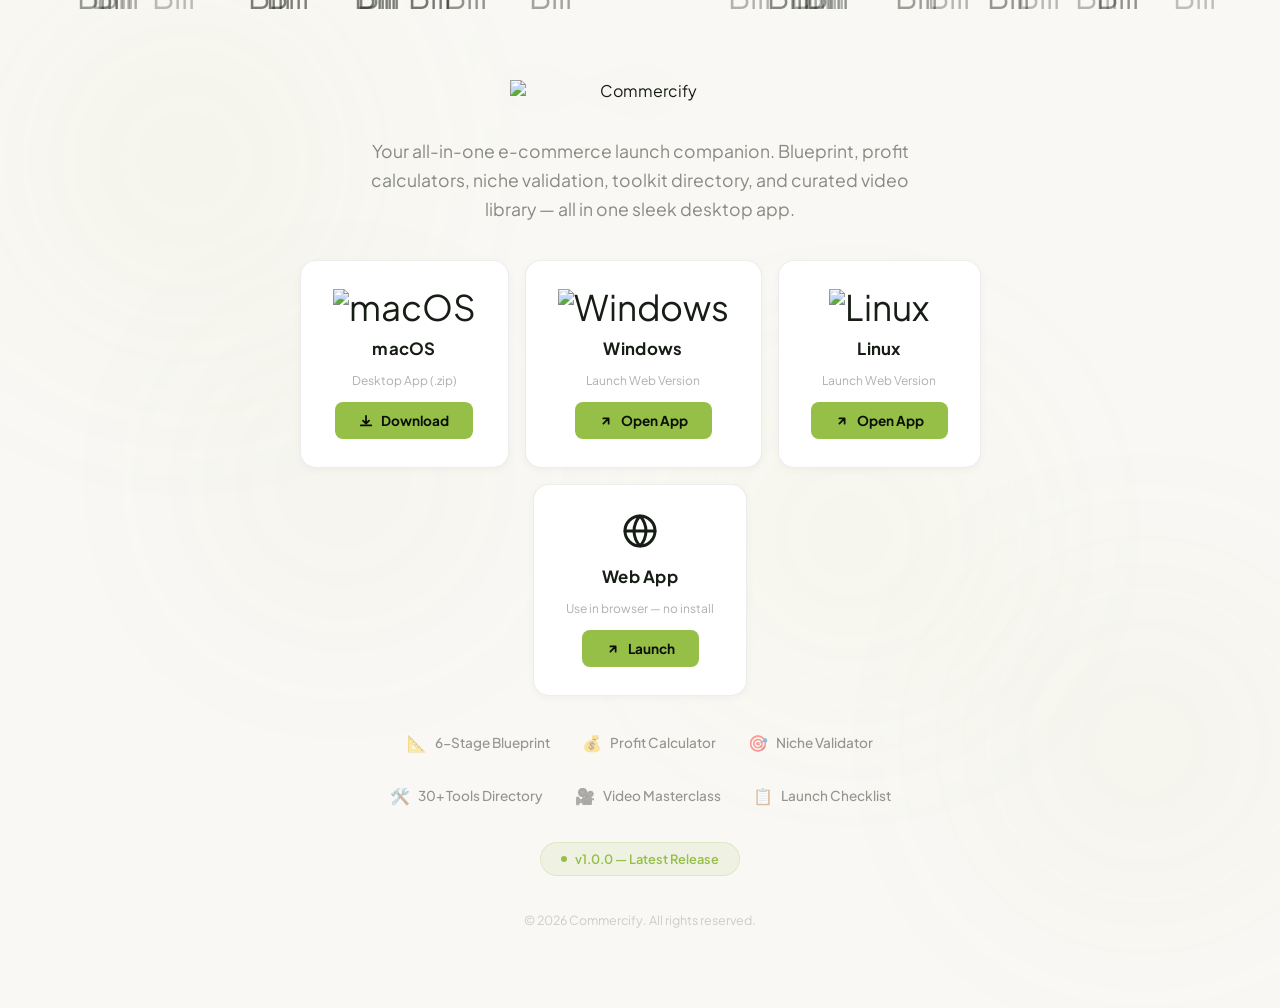
==== app/download.html @ d71b5787 "Add download landing page copy inside /app/ directory" ====
<!DOCTYPE html>
<html lang="en">
<head>
<meta charset="UTF-8">
<meta name="viewport" content="width=device-width, initial-scale=1.0">
<title>Commercify — Download</title>
<link rel="preconnect" href="https://fonts.googleapis.com">
<link href="https://fonts.googleapis.com/css2?family=Plus+Jakarta+Sans:wght@400;500;600;700;800&display=swap" rel="stylesheet">
<style>
  * { margin: 0; padding: 0; box-sizing: border-box; }

  body {
    font-family: 'Plus Jakarta Sans', sans-serif;
    background: #FAF8F5;
    color: #161D14;
    min-height: 100vh;
    overflow-x: hidden;
    position: relative;
  }

  /* ═══ ANIMATED GLOW ORBS ═══ */
  .bg-glow {
    position: fixed;
    border-radius: 50%;
    filter: blur(120px);
    opacity: 0.1;
    animation: drift 10s ease-in-out infinite;
    pointer-events: none;
    z-index: 0;
  }
  .glow-1 { width: 500px; height: 500px; background: radial-gradient(circle, #95BF47, transparent 70%); top: -10%; left: -5%; }
  .glow-2 { width: 400px; height: 400px; background: radial-gradient(circle, #7a9e38, transparent 70%); bottom: -5%; right: -5%; animation-delay: -3s; }
  .glow-3 { width: 350px; height: 350px; background: radial-gradient(circle, #a8d450, transparent 70%); top: 40%; right: 20%; animation-delay: -5s; opacity: 0.15; }
  .glow-4 { width: 300px; height: 300px; background: radial-gradient(circle, #6b8c2e, transparent 70%); bottom: 30%; left: 15%; animation-delay: -7s; opacity: 0.12; }

  @keyframes drift {
    0%, 100% { transform: translate(0, 0) scale(1); }
    25% { transform: translate(40px, -30px) scale(1.1); }
    50% { transform: translate(-30px, 40px) scale(0.95); }
    75% { transform: translate(20px, 20px) scale(1.05); }
  }

  /* ═══ FALLING MONEY ═══ */
  .money-container {
    position: fixed;
    top: 0;
    left: 0;
    width: 100%;
    height: 100%;
    pointer-events: none;
    z-index: 0;
    overflow: hidden;
  }
  .bill {
    position: absolute;
    top: -80px;
    font-size: 2rem;
    animation: fall linear infinite;
    opacity: 0.25;
    filter: grayscale(0.2);
  }
  @keyframes fall {
    0% { transform: translateY(-80px) rotate(0deg); opacity: 0; }
    10% { opacity: 0.25; }
    90% { opacity: 0.25; }
    100% { transform: translateY(110vh) rotate(720deg); opacity: 0; }
  }

  /* ═══ LAYOUT ═══ */
  .container {
    position: relative;
    z-index: 1;
    max-width: 900px;
    margin: 0 auto;
    padding: 80px 24px;
    display: flex;
    flex-direction: column;
    align-items: center;
    text-align: center;
    min-height: 100vh;
    justify-content: center;
    gap: 36px;
  }

  /* ═══ LOGO ═══ */
  .logo {
    width: 130px;
    height: auto;
    filter: drop-shadow(0 0 50px rgba(149, 191, 71, 0.4));
    animation: logoIn 1s ease-out;
  }
  @keyframes logoIn {
    from { opacity: 0; transform: translateY(-20px) scale(0.9); }
    to { opacity: 1; transform: translateY(0) scale(1); }
  }

  /* ═══ TEXT ═══ */
  h1 {
    font-size: 3.4rem;
    font-weight: 800;
    letter-spacing: -1.5px;
    line-height: 1.1;
    animation: fadeUp 0.8s ease-out 0.2s both;
  }
  h1 span {
    background: linear-gradient(135deg, #3d7a2a, #95BF47, #2d5a1a);
    -webkit-background-clip: text;
    -webkit-text-fill-color: transparent;
    background-clip: text;
  }
  .subtitle {
    font-size: 1.1rem;
    color: rgba(22,29,20,0.5);
    max-width: 540px;
    line-height: 1.65;
    font-weight: 400;
    animation: fadeUp 0.8s ease-out 0.4s both;
  }
  @keyframes fadeUp {
    from { opacity: 0; transform: translateY(20px); }
    to { opacity: 1; transform: translateY(0); }
  }

  /* ═══ DOWNLOAD CARDS ═══ */
  .downloads {
    display: flex;
    gap: 16px;
    flex-wrap: wrap;
    justify-content: center;
    animation: fadeUp 0.8s ease-out 0.6s both;
  }
  .dl-card {
    display: flex;
    flex-direction: column;
    align-items: center;
    gap: 14px;
    padding: 28px 32px;
    background: #FFFFFF;
    border: 1px solid rgba(22,29,20,0.08);
    border-radius: 16px;
    text-decoration: none;
    color: #161D14;
    transition: all 0.35s cubic-bezier(0.4, 0, 0.2, 1);
    min-width: 190px;
    box-shadow: 0 2px 8px rgba(0,0,0,0.04);
  }
  .dl-card:hover {
    background: #FFFFFF;
    border-color: rgba(149, 191, 71, 0.5);
    transform: translateY(-5px);
    box-shadow: 0 20px 50px rgba(0,0,0,0.08), 0 0 0 1px rgba(149, 191, 71, 0.2);
  }
  .dl-icon { font-size: 2.2rem; line-height: 1; }
  .dl-platform { font-size: 1.05rem; font-weight: 700; letter-spacing: 0.3px; }
  .dl-meta { font-size: 0.75rem; color: rgba(22,29,20,0.35); font-weight: 400; }
  .dl-btn {
    display: inline-flex;
    align-items: center;
    justify-content: center;
    gap: 8px;
    padding: 10px 24px;
    background: #95BF47;
    color: #0a0f08;
    font-weight: 700;
    font-size: 0.85rem;
    border-radius: 8px;
    transition: all 0.3s ease;
  }
  .dl-card:hover .dl-btn {
    background: #a8d450;
    box-shadow: 0 4px 16px rgba(149, 191, 71, 0.4);
  }
  .dl-arrow {
    width: 14px;
    height: 14px;
  }

  /* ═══ FEATURES ═══ */
  .features {
    display: flex;
    gap: 32px;
    flex-wrap: wrap;
    justify-content: center;
    animation: fadeUp 0.8s ease-out 0.8s both;
    max-width: 600px;
  }
  .feature {
    display: flex;
    align-items: center;
    gap: 8px;
    font-size: 0.85rem;
    color: rgba(22,29,20,0.45);
    font-weight: 500;
  }
  .feature-icon {
    font-size: 1rem;
  }

  /* ═══ VERSION BADGE ═══ */
  .version-badge {
    display: inline-flex;
    align-items: center;
    gap: 8px;
    padding: 8px 20px;
    background: rgba(149, 191, 71, 0.1);
    border: 1px solid rgba(149, 191, 71, 0.2);
    border-radius: 100px;
    font-size: 0.8rem;
    color: #95BF47;
    font-weight: 600;
    animation: fadeUp 0.8s ease-out 1s both;
  }
  .dot {
    width: 6px; height: 6px;
    border-radius: 50%;
    background: #95BF47;
    animation: pulse 2s ease-in-out infinite;
  }
  @keyframes pulse {
    0%, 100% { opacity: 1; }
    50% { opacity: 0.3; }
  }

  /* ═══ FOOTER ═══ */
  .footer {
    font-size: 0.78rem;
    color: rgba(22,29,20,0.2);
    animation: fadeUp 0.8s ease-out 1.2s both;
  }

  /* ═══ RESPONSIVE ═══ */
  @media (max-width: 600px) {
    h1 { font-size: 2.2rem; }
    .downloads { flex-direction: column; align-items: center; }
    .dl-card { width: 100%; max-width: 260px; }
    .features { gap: 16px; }
  }
</style>
</head>
<body>

<!-- Animated glow orbs -->
<div class="bg-glow glow-1"></div>
<div class="bg-glow glow-2"></div>
<div class="bg-glow glow-3"></div>
<div class="bg-glow glow-4"></div>

<!-- Falling money bills -->
<div class="money-container" id="moneyContainer"></div>

<div class="container">
  <img src="images/wordmark.png" alt="Commercify" class="logo" style="width: 260px; height: auto;">

  <h1 style="display:none;">Download <span>Commercify</span></h1>

  <p class="subtitle">Your all-in-one e-commerce launch companion. Blueprint, profit calculators, niche validation, toolkit directory, and curated video library — all in one sleek desktop app.</p>

  <div class="downloads">
    <!-- macOS -->
    <a href="https://proteadetail-cyber.github.io/commercify/app/Commercify-Web.zip" download class="dl-card">
      <div class="dl-icon">
        <img src="images/apple.png" alt="macOS" style="width: 36px; height: 36px; object-fit: contain;">
      </div>
      <div class="dl-platform">macOS</div>
      <div class="dl-meta">Desktop App (.zip)</div>
      <div class="dl-btn">
        <svg class="dl-arrow" viewBox="0 0 16 16" fill="none"><path d="M8 2v9m0 0l3.5-3.5M8 11L4.5 7.5" stroke="currentColor" stroke-width="2" stroke-linecap="round" stroke-linejoin="round"/><path d="M2 13h12" stroke="currentColor" stroke-width="2" stroke-linecap="round"/></svg>
        Download
      </div>
    </a>

    <!-- Windows (Web App) -->
    <a href="https://proteadetail-cyber.github.io/commercify/app/" class="dl-card">
      <div class="dl-icon">
        <img src="images/windows.png" alt="Windows" style="width: 36px; height: 36px; object-fit: contain;">
      </div>
      <div class="dl-platform">Windows</div>
      <div class="dl-meta">Launch Web Version</div>
      <div class="dl-btn">
        <svg class="dl-arrow" viewBox="0 0 16 16" fill="none"><path d="M5 11l6-6m0 0H5m6 0v6" stroke="currentColor" stroke-width="2" stroke-linecap="round" stroke-linejoin="round"/></svg>
        Open App
      </div>
    </a>

    <!-- Linux (Web App) -->
    <a href="https://proteadetail-cyber.github.io/commercify/app/" class="dl-card">
      <div class="dl-icon">
        <img src="images/linux.png" alt="Linux" style="width: 36px; height: 36px; object-fit: contain;">
      </div>
      <div class="dl-platform">Linux</div>
      <div class="dl-meta">Launch Web Version</div>
      <div class="dl-btn">
        <svg class="dl-arrow" viewBox="0 0 16 16" fill="none"><path d="M5 11l6-6m0 0H5m6 0v6" stroke="currentColor" stroke-width="2" stroke-linecap="round" stroke-linejoin="round"/></svg>
        Open App
      </div>
    </a>

    <!-- Web App -->
    <a href="https://proteadetail-cyber.github.io/commercify/app/" class="dl-card">
      <div class="dl-icon">
        <svg width="36" height="36" viewBox="0 0 24 24" fill="none" stroke="currentColor" stroke-width="2" stroke-linecap="round" stroke-linejoin="round"><circle cx="12" cy="12" r="10"/><path d="M12 2a15.3 15.3 0 0 1 4 10 15.3 15.3 0 0 1-4 10 15.3 15.3 0 0 1-4-10 15.3 15.3 0 0 1 4-10z"/><path d="M2 12h20"/></svg>
      </div>
      <div class="dl-platform">Web App</div>
      <div class="dl-meta">Use in browser — no install</div>
      <div class="dl-btn">
        <svg class="dl-arrow" viewBox="0 0 16 16" fill="none"><path d="M5 11l6-6m0 0H5m6 0v6" stroke="currentColor" stroke-width="2" stroke-linecap="round" stroke-linejoin="round"/></svg>
        Launch
      </div>
    </a>
  </div>

  <div class="features">
    <div class="feature"><span class="feature-icon">📐</span> 6-Stage Blueprint</div>
    <div class="feature"><span class="feature-icon">💰</span> Profit Calculator</div>
    <div class="feature"><span class="feature-icon">🎯</span> Niche Validator</div>
    <div class="feature"><span class="feature-icon">🛠️</span> 30+ Tools Directory</div>
    <div class="feature"><span class="feature-icon">🎥</span> Video Masterclass</div>
    <div class="feature"><span class="feature-icon">📋</span> Launch Checklist</div>
  </div>

  <div class="version-badge">
    <div class="dot"></div>
    v1.0.0 — Latest Release
  </div>

  <p class="footer">© 2026 Commercify. All rights reserved.</p>
</div>

<script>
// ═══ FALLING REAL DOLLAR BILLS ═══
const container = document.getElementById('moneyContainer');

function createBill() {
  const bill = document.createElement('img');
  bill.className = 'bill';
  bill.src = 'images/dollar.png';
  bill.alt = 'Dollar Bill';
  bill.style.left = Math.random() * 100 + 'vw';
  
  const width = 50 + Math.random() * 45;
  bill.style.width = width + 'px';
  bill.style.height = 'auto';
  bill.style.opacity = 0.25 + Math.random() * 0.35;

  const duration = 5 + Math.random() * 7;
  bill.style.animationDuration = duration + 's';
  bill.style.animationDelay = Math.random() * 1.5 + 's';

  container.appendChild(bill);

  setTimeout(() => bill.remove(), (duration + 2) * 1000);
}

// Spawn bills continuously
setInterval(createBill, 300);
// Initial burst
for (let i = 0; i < 20; i++) setTimeout(createBill, i * 150);
</script>

</body>
</html>
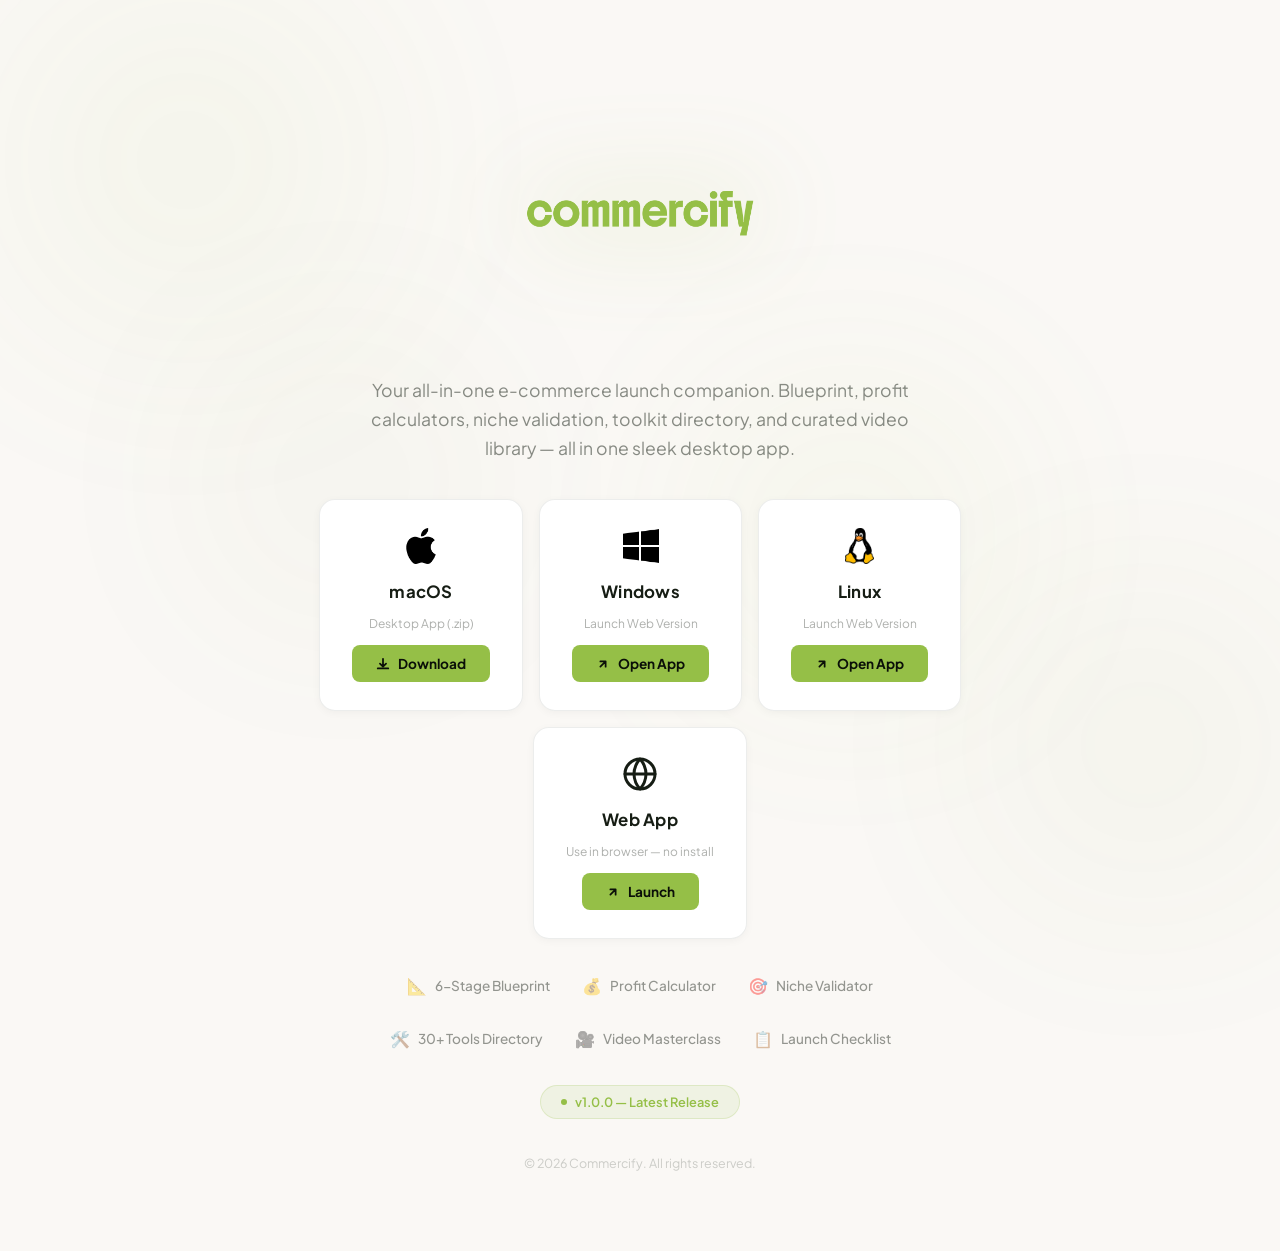
==== commit 2c615353: "Fix font imports and update image paths" ====
--- a/app/download.html
+++ b/app/download.html
@@ -5,7 +5,8 @@
 <meta name="viewport" content="width=device-width, initial-scale=1.0">
 <title>Commercify — Download</title>
 <link rel="preconnect" href="https://fonts.googleapis.com">
-<link href="https://fonts.googleapis.com/css2?family=Plus+Jakarta+Sans:wght@400;500;600;700;800&display=swap" rel="stylesheet">
+<link rel="preconnect" href="https://fonts.gstatic.com" crossorigin>
+<link href="https://fonts.googleapis.com/css2?family=Plus+Jakarta+Sans:wght@400;500;600;700;800&family=Inter:wght@400;500;600;700&display=swap" rel="stylesheet">
 <style>
   * { margin: 0; padding: 0; box-sizing: border-box; }
 
